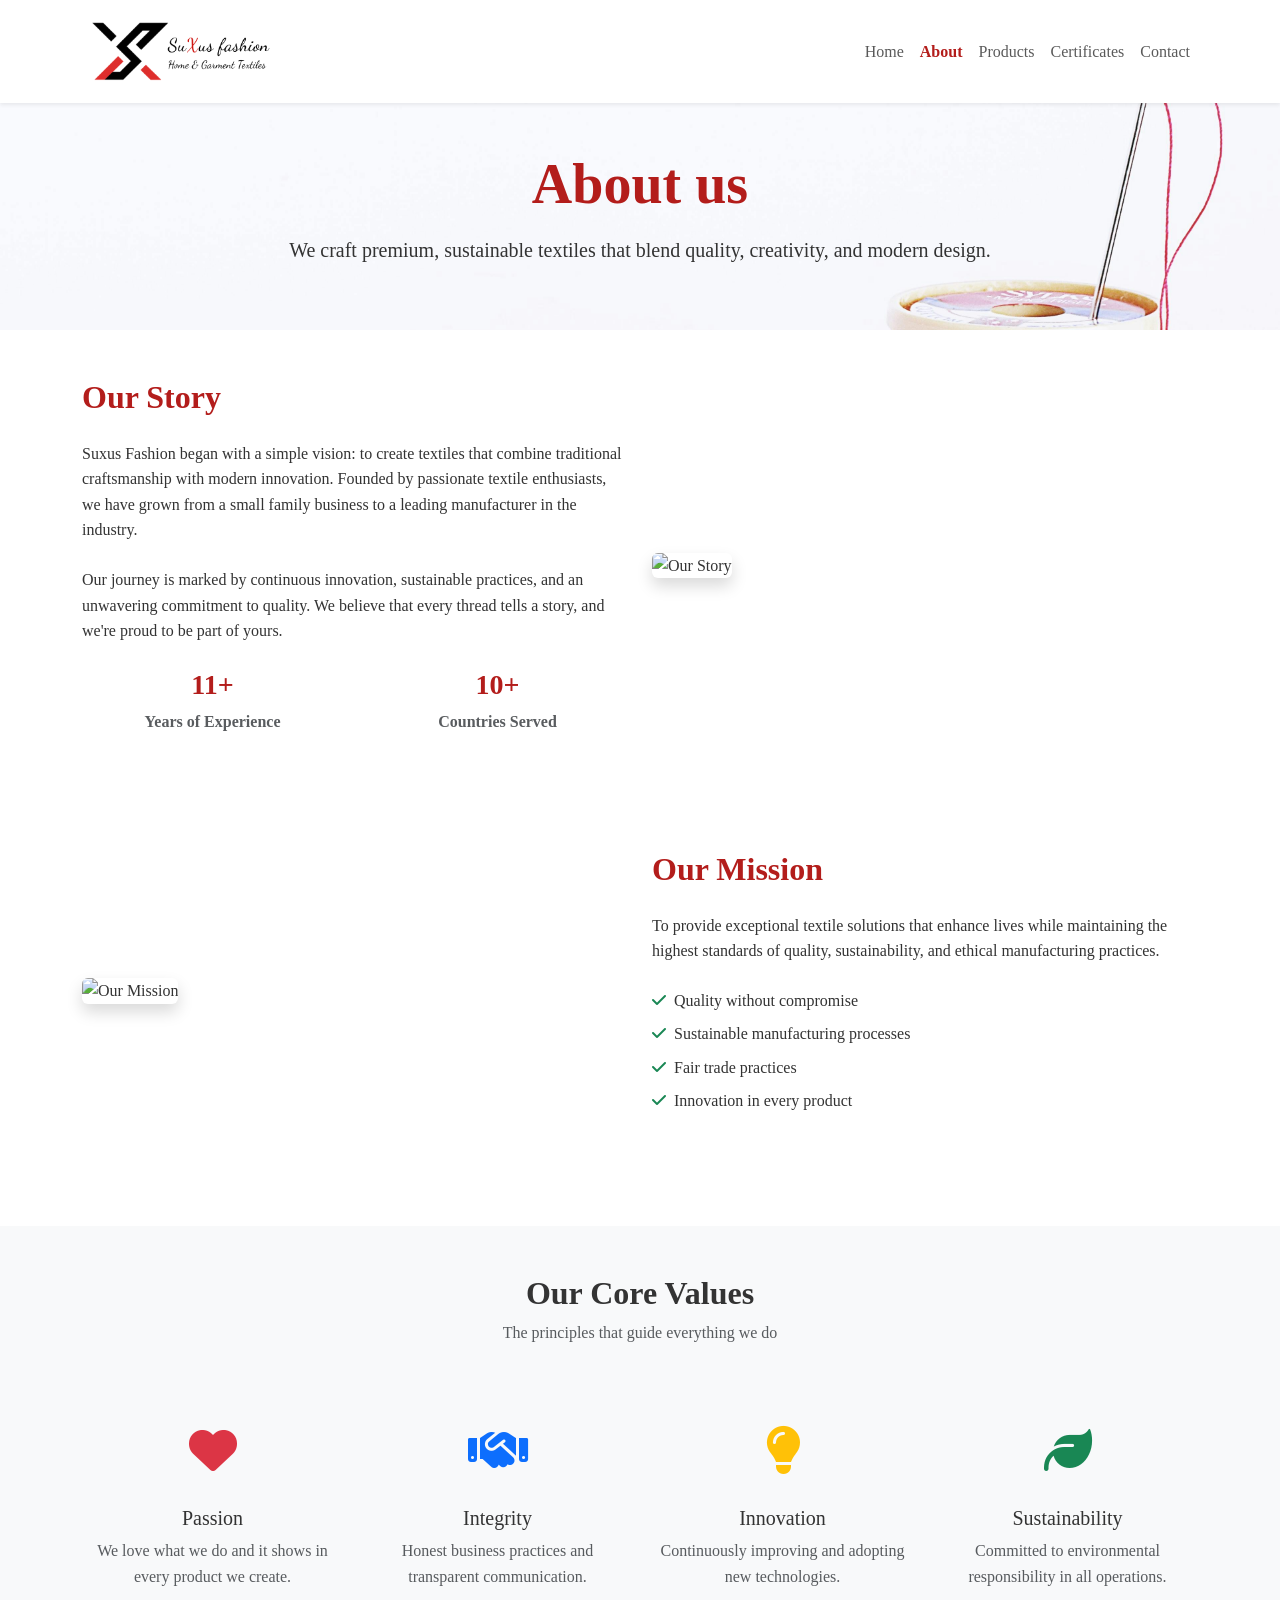
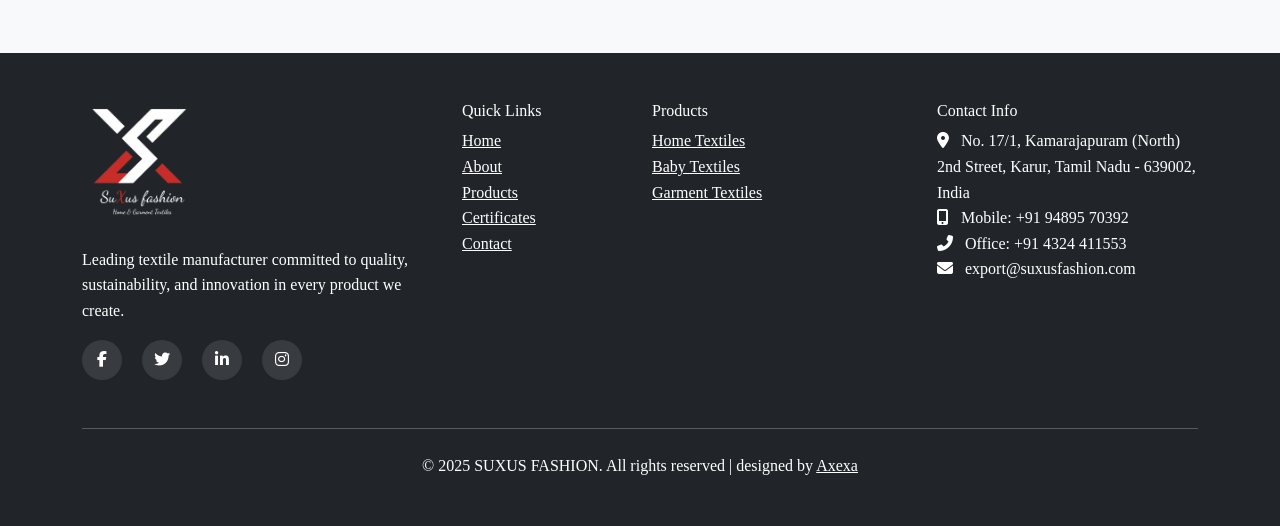
==== about.html @ f46e6478 "first commit" ====
<!DOCTYPE html>
<html lang="en">

<head>
    <meta charset="UTF-8">
    <meta name="viewport" content="width=device-width, initial-scale=1.0">
    <title>About Us - SUXUS FASHION</title>
    <meta name="description"
        content="Learn about SUXUS FASHION - our history, mission, and commitment to excellence in textile manufacturing.">
    <link rel="icon" type="image/x-icon" href="assets/images/favwhite.png">
    <!-- Bootstrap CSS -->
    <link href="https://cdn.jsdelivr.net/npm/bootstrap@5.3.0/dist/css/bootstrap.min.css" rel="stylesheet">
    <!-- Font Awesome -->
    <link rel="stylesheet" href="https://cdnjs.cloudflare.com/ajax/libs/font-awesome/6.4.0/css/all.min.css">
    <!-- Custom CSS -->
    <link rel="stylesheet" href="assets/css/style.css">
</head>

<body>
    <!-- Navigation -->
    <nav class="navbar navbar-expand-lg navbar-light bg-white sticky-top shadow-sm">
        <div class="container">
            <a class="navbar-brand" href="index.html">
                <img src="assets/images/suxus-logo.png" class="img-fluid" alt="SUXUS FASHION" width="200">

                <!-- <img src="assets/images/about-banner.png" class="logo" alt="SUXUS FASHION" height=""> -->
            </a>
            <button class="navbar-toggler" type="button" data-bs-toggle="collapse" data-bs-target="#navbarNav">
                <span class="navbar-toggler-icon"></span>
            </button>
            <div class="collapse navbar-collapse" id="navbarNav">
                <ul class="navbar-nav ms-auto">
                    <li class="nav-item">
                        <a class="nav-link" href="index.html">Home</a>
                    </li>
                    <li class="nav-item">
                        <a class="nav-link act" href="about.html"><b>About</b></a>
                    </li>
                    <li class="nav-item">
                        <a class="nav-link " href="products.html">Products</a>
                    </li>
                    <li class="nav-item">
                        <a class="nav-link" href="certificates.html">Certificates</a>
                    </li>
                    <li class="nav-item">
                        <a class="nav-link" href="contact.html">Contact</a>
                    </li>
                </ul>
            </div>
        </div>
    </nav>

    <!-- Page Header -->
    <!-- <section class="py-5 bg-light about">
        <div class="container">
            <div class="row">
                <div class="col-12 text-center">
                    <img src="/assets/images/about-banner.png" alt="No Banner Image" class="img-fluid"
                        style="height: 120px; width: 600px;">
                </div>
            </div>
        </div>
    </section> -->

    <section class="py-5 about">
        <div class="container">
            <div class="row">
                <div class="col-12 text-center">
                    <h1 class="display-4 fw-bold mb-3 act">About us</h1>
                    <p class="lead">We craft premium, sustainable textiles that blend quality, creativity, and modern
                        design.</p>
                </div>
            </div>

        </div>
    </section>

    <!-- About Content -->
    <section class="py-5">
        <div class="container">
            <div class="row align-items-center mb-5">
                <div class="col-lg-6">
                    <h2 class="fw-bold mb-4 act">Our Story</h2>
                    <p class="mb-4">Suxus Fashion began with a simple vision: to create textiles that combine
                        traditional craftsmanship with modern innovation. Founded by passionate textile enthusiasts, we
                        have grown from a small family business to a leading manufacturer in the industry.</p>
                    <p class="mb-4">Our journey is marked by continuous innovation, sustainable practices, and an
                        unwavering commitment to quality. We believe that every thread tells a story, and we're proud to
                        be part of yours.</p>
                    <div class="row">
                        <div class="col-6">
                            <div class="text-center">
                                <h3 class=" act fw-bold">11+</h3>
                                <p class="text-muted"><b>Years of Experience</b></p>
                            </div>
                        </div>
                        <div class="col-6">
                            <div class="text-center">
                                <h3 class="act fw-bold">10+</h3>
                                <p class="text-muted"><b>Countries Served</b></p>
                            </div>
                        </div>
                    </div>
                </div>
                <div class="col-lg-6">
                    <img src="assets/images/abt.jpg" alt="Our Story" class="img-fluid rounded shadow">
                </div>
            </div>
            <br><br>
            <div class="row align-items-center mb-5">
                <div class="col-lg-6 order-lg-2">
                    <h2 class="fw-bold mb-4 act">Our Mission</h2>
                    <p class="mb-4">To provide exceptional textile solutions that enhance lives while maintaining the
                        highest standards of quality, sustainability, and ethical manufacturing practices.</p>
                    <ul class="list-unstyled">
                        <li class="mb-2"><i class="fas fa-check text-success me-2"></i>Quality without compromise</li>
                        <li class="mb-2"><i class="fas fa-check text-success me-2"></i>Sustainable manufacturing
                            processes</li>
                        <li class="mb-2"><i class="fas fa-check text-success me-2"></i>Fair trade practices</li>
                        <li class="mb-2"><i class="fas fa-check text-success me-2"></i>Innovation in every product</li>
                    </ul>
                </div>
                <div class="col-lg-6 order-lg-1">
                    <img src="assets/images/vission.jpg" alt="Our Mission" class="img-fluid rounded shadow">
                </div>
            </div>
        </div>
    </section>

    <!-- Values Section -->
    <section class="py-5 bg-light">
        <div class="container">
            <div class="row text-center mb-5">
                <div class="col-12">
                    <h2 class="fw-bold">Our Core Values</h2>
                    <p class="text-muted">The principles that guide everything we do</p>
                </div>
            </div>
            <div class="row g-4">
                <div class="col-md-3">
                    <div class="text-center">
                        <div class="feature-icon mb-3">
                            <i class="fas fa-heart fa-3x text-danger"></i>
                        </div>
                        <h5>Passion</h5>
                        <p class="text-muted">We love what we do and it shows in every product we create.</p>
                    </div>
                </div>
                <div class="col-md-3">
                    <div class="text-center">
                        <div class="feature-icon mb-3">
                            <i class="fas fa-handshake fa-3x text-primary"></i>
                        </div>
                        <h5>Integrity</h5>
                        <p class="text-muted">Honest business practices and transparent communication.</p>
                    </div>
                </div>
                <div class="col-md-3">
                    <div class="text-center">
                        <div class="feature-icon mb-3">
                            <i class="fas fa-lightbulb fa-3x text-warning"></i>
                        </div>
                        <h5>Innovation</h5>
                        <p class="text-muted">Continuously improving and adopting new technologies.</p>
                    </div>
                </div>
                <div class="col-md-3">
                    <div class="text-center">
                        <div class="feature-icon mb-3">
                            <i class="fas fa-leaf fa-3x text-success"></i>
                        </div>
                        <h5>Sustainability</h5>
                        <p class="text-muted">Committed to environmental responsibility in all operations.</p>
                    </div>
                </div>
            </div>
        </div>
    </section>

    <!-- Team Section -->
    <!-- <section class="py-5">
        <div class="container">
            <div class="row text-center mb-5">
                <div class="col-12">
                    <h2 class="fw-bold act">Our Leadership Team</h2>
                    <p class="text-muted">Meet the visionaries behind Suxus Fashion</p>
                </div>
            </div>
            <div class="row g-4">
                <div class="col-lg-4">
                    <div class="card h-100 text-center">
                        <div class="card-body">
                            <div class="team-avatar mb-3">
                                <img src="assets/images/people.jpg" alt="CEO" class="rounded-circle" width="100" height="100">
                            </div>
                            <h5 class="card-title act">Rajesh Kumar</h5>
                            <p class="text-muted">Chief Executive Officer</p>
                            <p class="card-text">With over 20 years in the textile industry, Rajesh leads our vision for sustainable and innovative manufacturing.</p>
                        </div>
                    </div>
                </div>
                <div class="col-lg-4">
                    <div class="card h-100 text-center">
                        <div class="card-body">
                            <div class="team-avatar mb-3">
                                <img src="assets/images/people.jpg" alt="CTO" class="rounded-circle" width="100" height="100">
                            </div>
                            <h5 class="card-title act">Priya Sharma</h5>
                            <p class="text-muted">Chief Technology Officer</p>
                            <p class="card-text">Priya drives our technological innovations and ensures we stay at the forefront of manufacturing excellence.</p>
                        </div>
                    </div>
                </div>
                <div class="col-lg-4">
                    <div class="card h-100 text-center">
                        <div class="card-body">
                            <div class="team-avatar mb-3">
                                <img src="assets/images/people.jpg" alt="COO" class="rounded-circle" width="100" height="100">
                            </div>
                            <h5 class="card-title act">Amit Patel</h5>
                            <p class="text-muted">Chief Operations Officer</p>
                            <p class="card-text">Amit oversees our global operations and ensures timely delivery of quality products to our customers worldwide.</p>
                        </div>
                    </div>
                </div>
            </div>
        </div>
    </section> -->

    <!-- Footer -->
    <footer class="bg-dark text-white py-5">
        <div class="container">
            <div class="row">
                <div class="col-lg-4 mb-4 ">
                    <!-- <h5>SUXUS FASHION</h5> -->
                    <img src="assets/images/suxus-logo-white.png" height="120">
                    <br><br>
                    <p class="text">Leading textile manufacturer committed to quality, sustainability, and innovation in
                        every product we create.</p>
                    <div class="social-links">
                        <a href="#" class="text-white me-3"><i class="fab fa-facebook-f"></i></a>
                        <a href="#" class="text-white me-3"><i class="fab fa-twitter"></i></a>
                        <a href="#" class="text-white me-3"><i class="fab fa-linkedin-in"></i></a>
                        <a href="#" class="text-white"><i class="fab fa-instagram"></i></a>
                    </div>
                </div>
                <div class="col-lg-2 mb-4">
                    <h6>Quick Links</h6>
                    <ul class="list-unstyled">
                        <li><a href="index.html" class="text">Home</a></li>
                        <li><a href="about.html" class="text">About</a></li>
                        <li><a href="products.html" class="text">Products</a></li>
                        <li><a href="certificates.html" class="text">Certificates</a></li>
                        <li><a href="contact.html" class="text">Contact</a></li>
                    </ul>
                </div>
                <div class="col-lg-3 mb-4">
                    <h6>Products</h6>
                    <ul class="list-unstyled text">
                        <li><a href="products.html#home-textiles" class="text">Home Textiles</a></li>
                        <li><a href="products.html#baby-textiles" class="text">Baby Textiles</a></li>
                        <li><a href="products.html#garment-textiles" class="text">Garment Textiles</a></li>
                    </ul>
                </div>
                <div class="col-lg-3 mb-4">
                    <h6>Contact Info</h6>
                    <ul class="list-unstyled text">
                        <li>
                            <i class="fas fa-map-marker-alt me-2"></i>
                            No. 17/1, Kamarajapuram (North) 2nd Street, Karur, Tamil Nadu - 639002, India
                        </li>
                        <li>
                            <i class="fas fa-mobile-alt me-2"></i>
                            Mobile: +91 94895 70392<br />
                            <i class="fas fa-phone-alt me-2"></i>
                            Office: +91 4324 411553
                        </li>
                        <li><i class="fas fa-envelope me-2"></i> export@suxusfashion.com </li>
                    </ul>
                </div>
            </div>
            <hr class="my-4">
            <div class="row align-items-center">
                <div class="col-md-12" style="text-align: center;">
                    <p class="text mb-0">&copy; 2025 SUXUS FASHION. All rights reserved | designed by <a
                            href="https://www.axexa.in/"> Axexa</a></p>
                </div>
                <!-- <div class="col-md-6 text-end">
                    <a href="#" class="text me-3">Privacy Policy</a>
                    <a href="#" class="text">Terms of Service</a>

                </div> -->
            </div>
        </div>
    </footer>


    <!-- Bootstrap JS -->
    <script src="https://cdn.jsdelivr.net/npm/bootstrap@5.3.0/dist/js/bootstrap.bundle.min.js"></script>
    <!-- Custom JS -->
    <script src="assets/js/main.js"></script>
</body>

</html>
---- assets/css/style.css ----
/* Custom CSS for SUXUS FASHION Website */
:root {
    --primary-color: black;
    --secondary-color: #b31d1b;
    --accent-color: #e74c3c;
    --success-color: #27ae60;
    --warning-color: #f39c12;
    --light-bg: #f8f9fa;
    --dark-bg: #2c3e50;
}
.act{
    color:#b31d1b ;
}
.white{
    color: white;
}

/* Global Styles */
body {
    /* font-family: "Playfair Display", serif; */
    font-family: "Cinzel", serif;
    /* font-family: "DM Serif Text", serif; */
    /* font-family: 'Segoe UI', Tahoma, Geneva, Verdana, sans-serif; */
    /* font-family: SF Pro Display, SF Pro Icons, Helvetica Neue, Helvetica, Arial,sans-serif;; */
    line-height: 1.6;
    color: #333;
}

/* Navigation */
/* .nav-link{
    color: white !important;
} */
.navbar-brand img {
    transition: transform 0.3s ease;
}

.navbar-brand:hover img {
    transform: scale(1.05);
}

.nav-link {
    font-weight: 500;
    transition: color 0.3s ease;
}

.nav-link:hover {
    color: var(--secondary-color) !important;
}

.logo {
  max-height: 100px; /* keeps the height fixed */
  width: 180px;      /* allows width to expand */
}


/* Hero Section */
.hero-section {
    /* background: linear-gradient(135deg, #667eea 0%, #764ba2 100%); */
    background-image: url('/assets/images/banner2thread.jpg');
    background-size: cover;
    background-attachment: fixed;
    color: white;
    position: relative;
}

.hero-section::before {
    content: '';
    position: absolute;
    top: 0;
    left: 0;
    right: 0;
    bottom: 0;
    background: rgba(0, 0, 0, 0.4);
    z-index: 1;
}

.hero-section .container {
    position: relative;
    z-index: 2;
}

/* Buttons */
.btn-primary {
    background-color: var(--secondary-color);
    border-color: var(--secondary-color);
    border-radius: 25px;
    padding: 12px 30px;
    font-weight: 600;
    transition: all 0.3s ease;
}

.btn-primary:hover {
    background-color: var(--primary-color);
    border-color: var(--primary-color);
    transform: translateY(-2px);
    box-shadow: 0 5px 15px rgba(0, 0, 0, 0.2);
}

.btn-outline-primary {
    border-color: white;
    color: white;
    border-radius: 25px;
    padding: 12px 30px;
    font-weight: 600;
    transition: all 0.3s ease;
}

.btn-outline-primary:hover {
    background-color: white;
    border-color: white;
    color: var(--primary-color);
    transform: translateY(-2px);
    box-shadow: 0 5px 15px rgba(0, 0, 0, 0.2);
}
.colorspan{
        color: var(--secondary-color);

}
.iclr{
            color: var(--secondary-color) !important;
}
/* Cards */
.card {
    border: none;
    border-radius: 15px;
    transition: transform 0.3s ease, box-shadow 0.3s ease;
    overflow: hidden;
}

.card:hover {
    transform: translateY(-10px);
    box-shadow: 0 15px 30px rgba(0, 0, 0, 0.15);
}

.card-img-top {
    height: 250px;
    object-fit: cover;
    transition: transform 0.3s ease;
}

.card:hover .card-img-top {
    transform: scale(1.05);
}

/* Feature Icons */
.feature-icon {
    height: 80px;
    display: flex;
    align-items: center;
    justify-content: center;
}

/* Product Grid */
.product-grid {
    display: grid;
    grid-template-columns: repeat(auto-fit, minmax(300px, 1fr));
    gap: 2rem;
    margin: 2rem 0;
}

.product-item {
    background: white;
    border-radius: 15px;
    overflow: hidden;
    box-shadow: 0 5px 15px rgba(0, 0, 0, 0.1);
    transition: transform 0.3s ease;
}

.product-item:hover {
    transform: translateY(-5px);
}

.product-image {
    height: 200px;
    background-size: cover;
    background-position: center;
}

/* Contact Form */
.contact-form {
    background: white;
    border-radius: 15px;
    padding: 2rem;
    box-shadow: 0 10px 30px rgba(0, 0, 0, 0.1);
}

.form-control {
    border-radius: 10px;
    border: 2px solid #e9ecef;
    padding: 12px 15px;
    transition: border-color 0.3s ease;
}

.form-control:focus {
    border-color: var(--secondary-color);
    box-shadow: 0 0 0 0.2rem rgba(52, 152, 219, 0.25);
}

/* Certificate Section */
.certificate-item {
    background: white;
    border-radius: 15px;
    padding: 2rem;
    text-align: center;
    box-shadow: 0 5px 15px rgba(0, 0, 0, 0.1);
    transition: transform 0.3s ease;
}

.certificate-item:hover {
    transform: translateY(-5px);
}

.certificate-icon {
    font-size: 4rem;
    color: var(--success-color);
    margin-bottom: 1rem;
}

/* Footer */
footer {
    background: var(--dark-bg) !important;
}

footer a {
    transition: color 0.3s ease;
    color: white !important;
}
.text{
    color: white !important;
}

footer a:hover {
    color: var(--secondary-color) !important;
}

.social-links a {
    display: inline-block;
    width: 40px;
    height: 40px;
    line-height: 40px;
    text-align: center;
    border-radius: 50%;
    background: rgba(255, 255, 255, 0.1);
    transition: background 0.3s ease;
}

.social-links a:hover {
    background: var(--secondary-color);
}

/* Animations */
@keyframes fadeInUp {
    from {
        opacity: 0;
        transform: translateY(30px);
    }
    to {
        opacity: 1;
        transform: translateY(0);
    }
}

.fade-in-up {
    animation: fadeInUp 0.6s ease;
}

/* Responsive Design */
@media (max-width: 768px) {
    .hero-section {
        padding: 3rem 0;
    }
    
    .display-4 {
        font-size: 2.5rem;
    }
    
    .product-grid {
        grid-template-columns: 1fr;
    }
    
    .btn-lg {
        padding: 10px 25px;
        font-size: 1rem;
    }
}

/* Utility Classes */
.bg-gradient-primary {
    background: linear-gradient(135deg, var(--primary-color), var(--secondary-color));
}

.text-gradient {
    background: linear-gradient(135deg, var(--primary-color), var(--secondary-color));
    -webkit-background-clip: text;
    -webkit-text-fill-color: transparent;
    background-clip: text;
}

.shadow-elegant {
    box-shadow: 0 10px 30px rgba(0, 0, 0, 0.1);
}

/* about page */
.about{
background-image: url('/assets/images/product-banner.jpg');
background-size: cover;
background-repeat: no-repeat;
background-attachment: fixed;
}



/* certificate page */
.certificate{
    background-image: url('/assets/images/10030368.png');
    background-size: cover;
    background-repeat: no-repeat;
    background-attachment: fixed;
    
}

/* contactus */
.contact{
        background-image: url('/assets/images/workspacecontact.jpg') !important;
            background-size: cover;
    background-attachment: fixed;

    }

    /* product page */
    .product{
                background-image: url('/assets/images/producbanner1jpg.jpg') !important;
                            background-size: cover;
    background-attachment: fixed;

    }
    .product-title {  font-weight: bold; text-align: center; margin-bottom: 5px; }
    .category-btn { border-radius: 5px; font-weight: 500; }
    .product-card img { width: 100%; border-radius: 10px; height: 220px; object-fit: cover; }
    .product-card { text-align: center; margin-bottom: 20px; }
    .product-card h6 { background: #fff; border: 1px solid #b31d1b; color: #b31d1b;
      display: inline-block; padding: 5px 12px; border-radius: 8px; margin-top: 8px; font-size: 14px; }
    .category-btn.active { background-color: #b31d1b; color: #fff; }
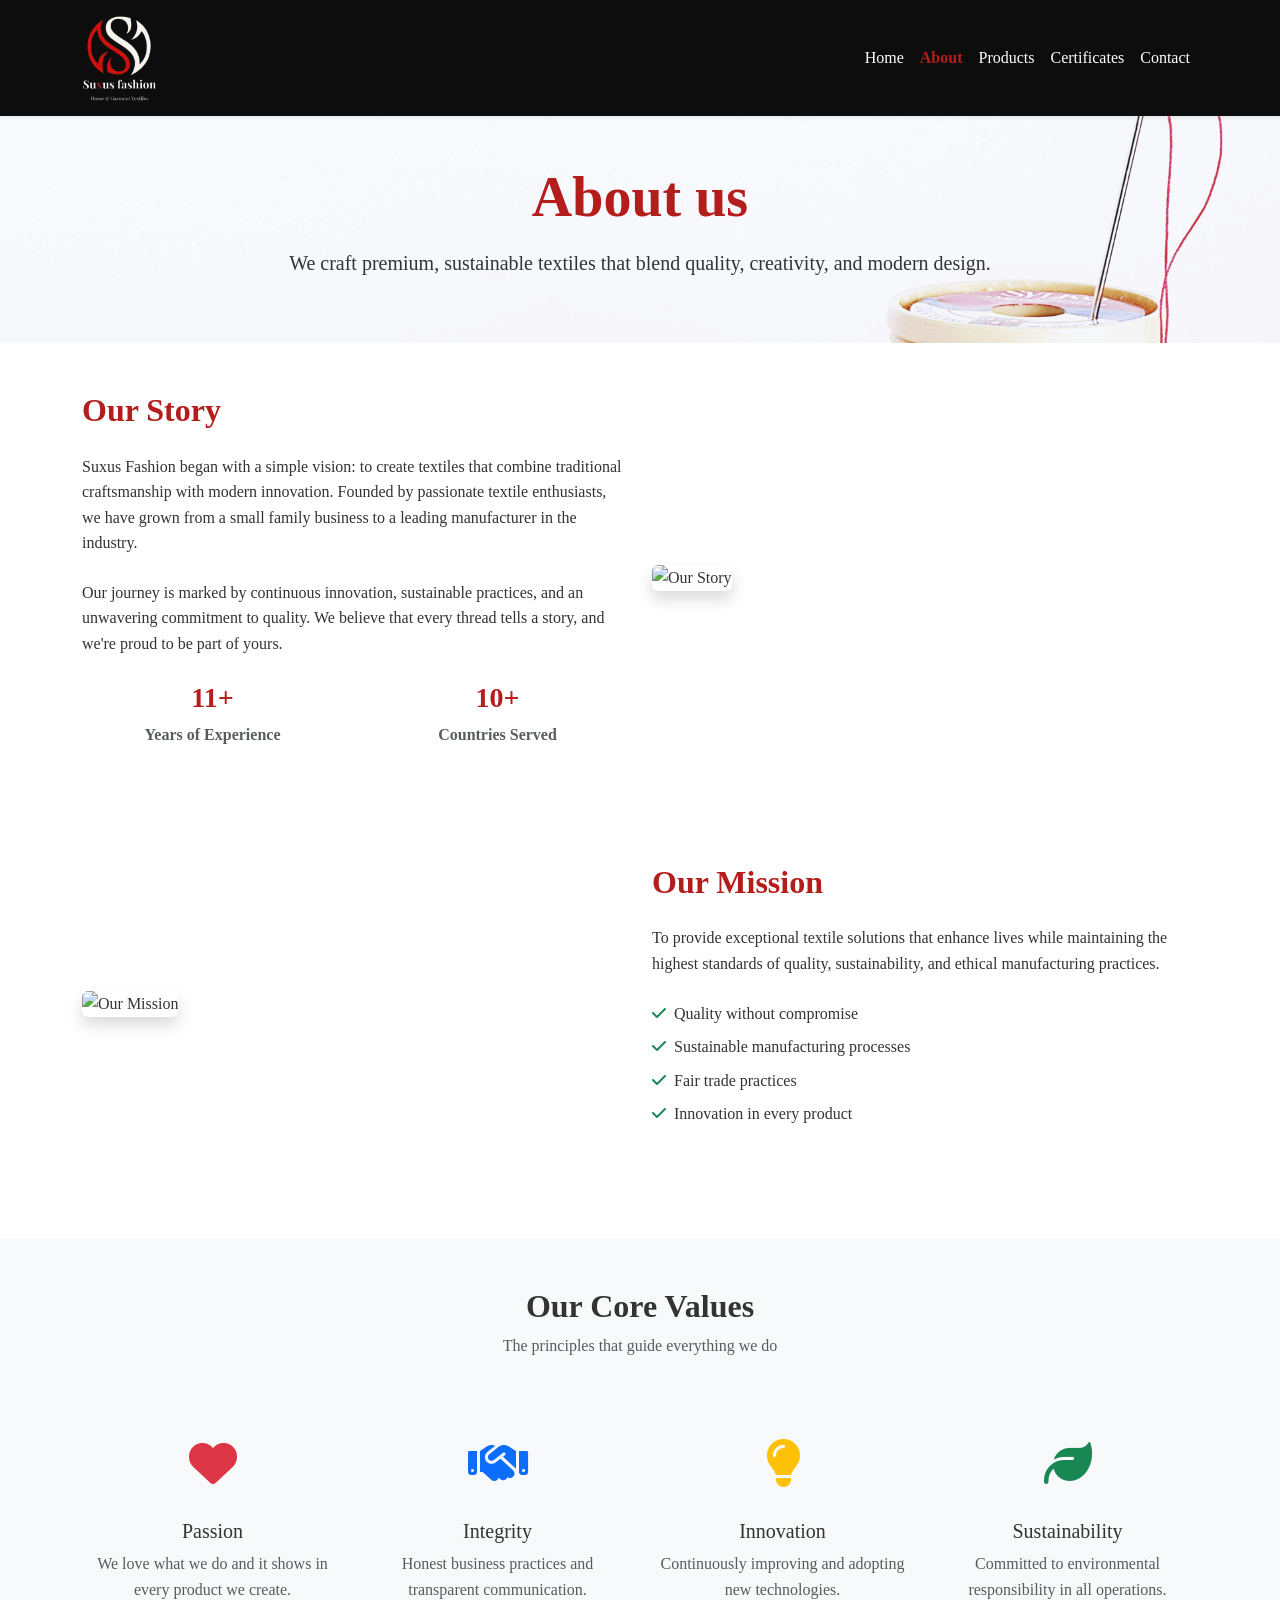
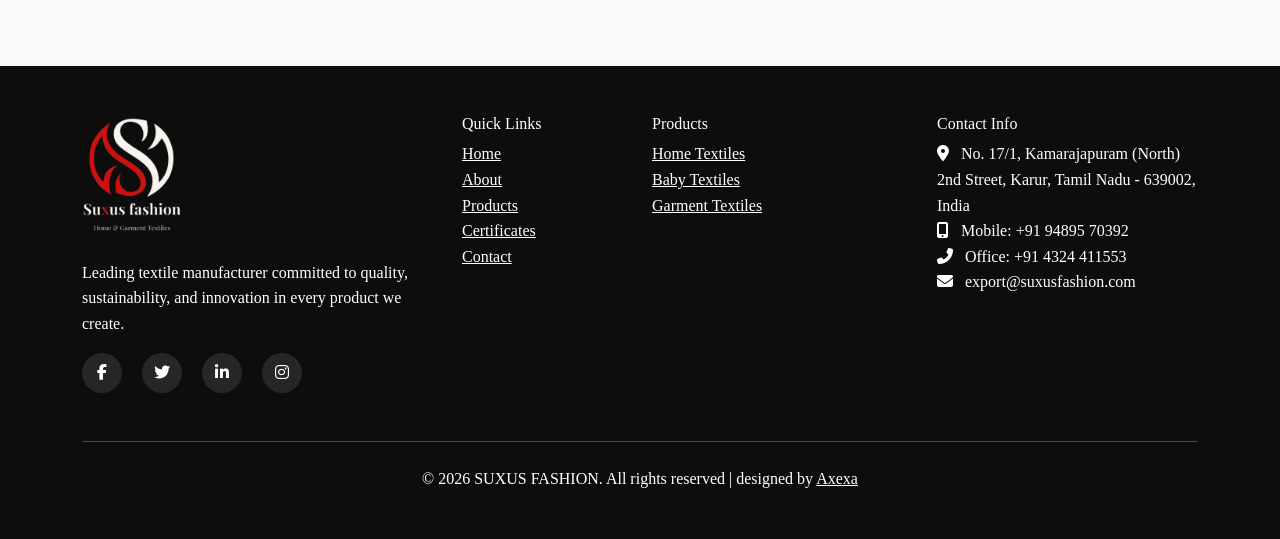
==== commit 6eec59ee: "logo changed" ====
--- a/about.html
+++ b/about.html
@@ -18,10 +18,10 @@
 
 <body>
     <!-- Navigation -->
-    <nav class="navbar navbar-expand-lg navbar-light bg-white sticky-top shadow-sm">
+    <nav class="navbar navbar-expand-lg sticky-top shadow-sm  bg-black custom-navbar">
         <div class="container">
             <a class="navbar-brand" href="index.html">
-                <img src="assets/images/suxus-logo.png" class="img-fluid" alt="SUXUS FASHION" width="200">
+                <img src="assets/images/branch_logo.png" class="img-fluid" alt="SUXUS FASHION" width="75">
 
                 <!-- <img src="assets/images/about-banner.png" class="logo" alt="SUXUS FASHION" height=""> -->
             </a>
@@ -228,12 +228,12 @@
     </section> -->
 
     <!-- Footer -->
-    <footer class="bg-dark text-white py-5">
+    <footer class="bg-black text-white py-5 custom-footer">
         <div class="container">
             <div class="row">
                 <div class="col-lg-4 mb-4 ">
                     <!-- <h5>SUXUS FASHION</h5> -->
-                    <img src="assets/images/suxus-logo-white.png" height="120">
+                    <img src="assets/images/branch_logo.png" height="120">
                     <br><br>
                     <p class="text">Leading textile manufacturer committed to quality, sustainability, and innovation in
                         every product we create.</p>
@@ -282,7 +282,7 @@
             <hr class="my-4">
             <div class="row align-items-center">
                 <div class="col-md-12" style="text-align: center;">
-                    <p class="text mb-0">&copy; 2025 SUXUS FASHION. All rights reserved | designed by <a
+                    <p class="text mb-0">&copy; 2026 SUXUS FASHION. All rights reserved | designed by <a
                             href="https://www.axexa.in/"> Axexa</a></p>
                 </div>
                 <!-- <div class="col-md-6 text-end">
--- a/assets/css/style.css
+++ b/assets/css/style.css
@@ -1,29 +1,37 @@
 /* Custom CSS for SUXUS FASHION Website */
 :root {
-    --primary-color: black;
-    --secondary-color: #b31d1b;
-    --accent-color: #e74c3c;
-    --success-color: #27ae60;
-    --warning-color: #f39c12;
-    --light-bg: #f8f9fa;
-    --dark-bg: #2c3e50;
-}
-.act{
-    color:#b31d1b ;
-}
-.white{
-    color: white;
+  --primary-color: black;
+  --secondary-color: #b31d1b;
+  --accent-color: #e74c3c;
+  --success-color: #27ae60;
+  --warning-color: #f39c12;
+  --light-bg: #f8f9fa;
+  --dark-bg: #2c3e50;
+}
+.act {
+  color: #b31d1b !important;
+}
+.white {
+  color: white;
+}
+
+.custom-navbar {
+  background-color: rgba(0, 0, 0, 0.95) !important;
+}
+
+.custom-footer {
+  background-color: rgba(0, 0, 0, 0.95) !important;
 }
 
 /* Global Styles */
 body {
-    /* font-family: "Playfair Display", serif; */
-    font-family: "Cinzel", serif;
-    /* font-family: "DM Serif Text", serif; */
-    /* font-family: 'Segoe UI', Tahoma, Geneva, Verdana, sans-serif; */
-    /* font-family: SF Pro Display, SF Pro Icons, Helvetica Neue, Helvetica, Arial,sans-serif;; */
-    line-height: 1.6;
-    color: #333;
+  /* font-family: "Playfair Display", serif; */
+  font-family: "Cinzel", serif;
+  /* font-family: "DM Serif Text", serif; */
+  /* font-family: 'Segoe UI', Tahoma, Geneva, Verdana, sans-serif; */
+  /* font-family: SF Pro Display, SF Pro Icons, Helvetica Neue, Helvetica, Arial,sans-serif;; */
+  line-height: 1.6;
+  color: #333;
 }
 
 /* Navigation */
@@ -31,313 +39,351 @@
     color: white !important;
 } */
 .navbar-brand img {
-    transition: transform 0.3s ease;
+  transition: transform 0.3s ease;
+}
+
+.navbar-background {
+  background-color: var(--dark-bg) !important;
 }
 
 .navbar-brand:hover img {
-    transform: scale(1.05);
+  transform: scale(1.05);
 }
 
 .nav-link {
-    font-weight: 500;
-    transition: color 0.3s ease;
+  font-weight: 500;
+  color: white;
+  transition: color 0.3s ease;
+}
+
+.navbar-toggler-icon {
+  filter: invert(1);
 }
 
 .nav-link:hover {
-    color: var(--secondary-color) !important;
+  color: var(--secondary-color) !important;
 }
 
 .logo {
   max-height: 100px; /* keeps the height fixed */
-  width: 180px;      /* allows width to expand */
-}
-
+  width: 180px; /* allows width to expand */
+}
 
 /* Hero Section */
 .hero-section {
-    /* background: linear-gradient(135deg, #667eea 0%, #764ba2 100%); */
-    background-image: url('/assets/images/banner2thread.jpg');
-    background-size: cover;
-    background-attachment: fixed;
-    color: white;
-    position: relative;
+  /* background: linear-gradient(135deg, #667eea 0%, #764ba2 100%); */
+  background-image: url("/assets/images/banner2thread.jpg");
+  background-size: cover;
+  background-attachment: fixed;
+  color: white;
+  position: relative;
 }
 
 .hero-section::before {
-    content: '';
-    position: absolute;
-    top: 0;
-    left: 0;
-    right: 0;
-    bottom: 0;
-    background: rgba(0, 0, 0, 0.4);
-    z-index: 1;
+  content: "";
+  position: absolute;
+  top: 0;
+  left: 0;
+  right: 0;
+  bottom: 0;
+  background: rgba(0, 0, 0, 0.4);
+  z-index: 1;
 }
 
 .hero-section .container {
-    position: relative;
-    z-index: 2;
+  position: relative;
+  z-index: 2;
 }
 
 /* Buttons */
 .btn-primary {
-    background-color: var(--secondary-color);
-    border-color: var(--secondary-color);
-    border-radius: 25px;
-    padding: 12px 30px;
-    font-weight: 600;
-    transition: all 0.3s ease;
+  background-color: var(--secondary-color);
+  border-color: var(--secondary-color);
+  border-radius: 25px;
+  padding: 12px 30px;
+  font-weight: 600;
+  transition: all 0.3s ease;
 }
 
 .btn-primary:hover {
-    background-color: var(--primary-color);
-    border-color: var(--primary-color);
-    transform: translateY(-2px);
-    box-shadow: 0 5px 15px rgba(0, 0, 0, 0.2);
+  background-color: var(--primary-color);
+  border-color: var(--primary-color);
+  transform: translateY(-2px);
+  box-shadow: 0 5px 15px rgba(0, 0, 0, 0.2);
 }
 
 .btn-outline-primary {
-    border-color: white;
-    color: white;
-    border-radius: 25px;
-    padding: 12px 30px;
-    font-weight: 600;
-    transition: all 0.3s ease;
+  border-color: white;
+  color: white;
+  border-radius: 25px;
+  padding: 12px 30px;
+  font-weight: 600;
+  transition: all 0.3s ease;
 }
 
 .btn-outline-primary:hover {
-    background-color: white;
-    border-color: white;
-    color: var(--primary-color);
-    transform: translateY(-2px);
-    box-shadow: 0 5px 15px rgba(0, 0, 0, 0.2);
-}
-.colorspan{
-        color: var(--secondary-color);
-
-}
-.iclr{
-            color: var(--secondary-color) !important;
+  background-color: white;
+  border-color: white;
+  color: var(--primary-color);
+  transform: translateY(-2px);
+  box-shadow: 0 5px 15px rgba(0, 0, 0, 0.2);
+}
+.colorspan {
+  color: var(--secondary-color);
+}
+.iclr {
+  color: var(--secondary-color) !important;
 }
 /* Cards */
 .card {
-    border: none;
-    border-radius: 15px;
-    transition: transform 0.3s ease, box-shadow 0.3s ease;
-    overflow: hidden;
+  border: none;
+  border-radius: 15px;
+  transition:
+    transform 0.3s ease,
+    box-shadow 0.3s ease;
+  overflow: hidden;
 }
 
 .card:hover {
-    transform: translateY(-10px);
-    box-shadow: 0 15px 30px rgba(0, 0, 0, 0.15);
+  transform: translateY(-10px);
+  box-shadow: 0 15px 30px rgba(0, 0, 0, 0.15);
 }
 
 .card-img-top {
-    height: 250px;
-    object-fit: cover;
-    transition: transform 0.3s ease;
+  height: 250px;
+  object-fit: cover;
+  transition: transform 0.3s ease;
 }
 
 .card:hover .card-img-top {
-    transform: scale(1.05);
+  transform: scale(1.05);
 }
 
 /* Feature Icons */
 .feature-icon {
-    height: 80px;
-    display: flex;
-    align-items: center;
-    justify-content: center;
+  height: 80px;
+  display: flex;
+  align-items: center;
+  justify-content: center;
 }
 
 /* Product Grid */
 .product-grid {
-    display: grid;
-    grid-template-columns: repeat(auto-fit, minmax(300px, 1fr));
-    gap: 2rem;
-    margin: 2rem 0;
+  display: grid;
+  grid-template-columns: repeat(auto-fit, minmax(300px, 1fr));
+  gap: 2rem;
+  margin: 2rem 0;
 }
 
 .product-item {
-    background: white;
-    border-radius: 15px;
-    overflow: hidden;
-    box-shadow: 0 5px 15px rgba(0, 0, 0, 0.1);
-    transition: transform 0.3s ease;
+  background: white;
+  border-radius: 15px;
+  overflow: hidden;
+  box-shadow: 0 5px 15px rgba(0, 0, 0, 0.1);
+  transition: transform 0.3s ease;
 }
 
 .product-item:hover {
-    transform: translateY(-5px);
+  transform: translateY(-5px);
 }
 
 .product-image {
-    height: 200px;
-    background-size: cover;
-    background-position: center;
+  height: 200px;
+  background-size: cover;
+  background-position: center;
 }
 
 /* Contact Form */
 .contact-form {
-    background: white;
-    border-radius: 15px;
-    padding: 2rem;
-    box-shadow: 0 10px 30px rgba(0, 0, 0, 0.1);
+  background: white;
+  border-radius: 15px;
+  padding: 2rem;
+  box-shadow: 0 10px 30px rgba(0, 0, 0, 0.1);
 }
 
 .form-control {
-    border-radius: 10px;
-    border: 2px solid #e9ecef;
-    padding: 12px 15px;
-    transition: border-color 0.3s ease;
+  border-radius: 10px;
+  border: 2px solid #e9ecef;
+  padding: 12px 15px;
+  transition: border-color 0.3s ease;
 }
 
 .form-control:focus {
-    border-color: var(--secondary-color);
-    box-shadow: 0 0 0 0.2rem rgba(52, 152, 219, 0.25);
+  border-color: var(--secondary-color);
+  box-shadow: 0 0 0 0.2rem rgba(52, 152, 219, 0.25);
 }
 
 /* Certificate Section */
 .certificate-item {
-    background: white;
-    border-radius: 15px;
-    padding: 2rem;
-    text-align: center;
-    box-shadow: 0 5px 15px rgba(0, 0, 0, 0.1);
-    transition: transform 0.3s ease;
+  background: white;
+  border-radius: 15px;
+  padding: 2rem;
+  text-align: center;
+  box-shadow: 0 5px 15px rgba(0, 0, 0, 0.1);
+  transition: transform 0.3s ease;
 }
 
 .certificate-item:hover {
-    transform: translateY(-5px);
+  transform: translateY(-5px);
 }
 
 .certificate-icon {
-    font-size: 4rem;
-    color: var(--success-color);
-    margin-bottom: 1rem;
+  font-size: 4rem;
+  color: var(--success-color);
+  margin-bottom: 1rem;
 }
 
 /* Footer */
 footer {
-    background: var(--dark-bg) !important;
+  background: var(--dark-bg) !important;
 }
 
 footer a {
-    transition: color 0.3s ease;
-    color: white !important;
-}
-.text{
-    color: white !important;
+  transition: color 0.3s ease;
+  color: white !important;
+}
+.text {
+  color: white !important;
 }
 
 footer a:hover {
-    color: var(--secondary-color) !important;
+  color: var(--secondary-color) !important;
 }
 
 .social-links a {
-    display: inline-block;
-    width: 40px;
-    height: 40px;
-    line-height: 40px;
-    text-align: center;
-    border-radius: 50%;
-    background: rgba(255, 255, 255, 0.1);
-    transition: background 0.3s ease;
+  display: inline-block;
+  width: 40px;
+  height: 40px;
+  line-height: 40px;
+  text-align: center;
+  border-radius: 50%;
+  background: rgba(255, 255, 255, 0.1);
+  transition: background 0.3s ease;
 }
 
 .social-links a:hover {
-    background: var(--secondary-color);
+  background: var(--secondary-color);
 }
 
 /* Animations */
 @keyframes fadeInUp {
-    from {
-        opacity: 0;
-        transform: translateY(30px);
-    }
-    to {
-        opacity: 1;
-        transform: translateY(0);
-    }
+  from {
+    opacity: 0;
+    transform: translateY(30px);
+  }
+  to {
+    opacity: 1;
+    transform: translateY(0);
+  }
 }
 
 .fade-in-up {
-    animation: fadeInUp 0.6s ease;
+  animation: fadeInUp 0.6s ease;
 }
 
 /* Responsive Design */
 @media (max-width: 768px) {
-    .hero-section {
-        padding: 3rem 0;
-    }
-    
-    .display-4 {
-        font-size: 2.5rem;
-    }
-    
-    .product-grid {
-        grid-template-columns: 1fr;
-    }
-    
-    .btn-lg {
-        padding: 10px 25px;
-        font-size: 1rem;
-    }
+  .hero-section {
+    padding: 3rem 0;
+  }
+
+  .display-4 {
+    font-size: 2.5rem;
+  }
+
+  .product-grid {
+    grid-template-columns: 1fr;
+  }
+
+  .btn-lg {
+    padding: 10px 25px;
+    font-size: 1rem;
+  }
 }
 
 /* Utility Classes */
 .bg-gradient-primary {
-    background: linear-gradient(135deg, var(--primary-color), var(--secondary-color));
+  background: linear-gradient(
+    135deg,
+    var(--primary-color),
+    var(--secondary-color)
+  );
 }
 
 .text-gradient {
-    background: linear-gradient(135deg, var(--primary-color), var(--secondary-color));
-    -webkit-background-clip: text;
-    -webkit-text-fill-color: transparent;
-    background-clip: text;
+  background: linear-gradient(
+    135deg,
+    var(--primary-color),
+    var(--secondary-color)
+  );
+  -webkit-background-clip: text;
+  -webkit-text-fill-color: transparent;
+  background-clip: text;
 }
 
 .shadow-elegant {
-    box-shadow: 0 10px 30px rgba(0, 0, 0, 0.1);
+  box-shadow: 0 10px 30px rgba(0, 0, 0, 0.1);
 }
 
 /* about page */
-.about{
-background-image: url('/assets/images/product-banner.jpg');
-background-size: cover;
-background-repeat: no-repeat;
-background-attachment: fixed;
-}
-
-
+.about {
+  background-image: url("/assets/images/product-banner.jpg");
+  background-size: cover;
+  background-repeat: no-repeat;
+  background-attachment: fixed;
+}
 
 /* certificate page */
-.certificate{
-    background-image: url('/assets/images/10030368.png');
-    background-size: cover;
-    background-repeat: no-repeat;
-    background-attachment: fixed;
-    
+.certificate {
+  background-image: url("/assets/images/10030368.png");
+  background-size: cover;
+  background-repeat: no-repeat;
+  background-attachment: fixed;
 }
 
 /* contactus */
-.contact{
-        background-image: url('/assets/images/workspacecontact.jpg') !important;
-            background-size: cover;
-    background-attachment: fixed;
-
-    }
-
-    /* product page */
-    .product{
-                background-image: url('/assets/images/producbanner1jpg.jpg') !important;
-                            background-size: cover;
-    background-attachment: fixed;
-
-    }
-    .product-title {  font-weight: bold; text-align: center; margin-bottom: 5px; }
-    .category-btn { border-radius: 5px; font-weight: 500; }
-    .product-card img { width: 100%; border-radius: 10px; height: 220px; object-fit: cover; }
-    .product-card { text-align: center; margin-bottom: 20px; }
-    .product-card h6 { background: #fff; border: 1px solid #b31d1b; color: #b31d1b;
-      display: inline-block; padding: 5px 12px; border-radius: 8px; margin-top: 8px; font-size: 14px; }
-    .category-btn.active { background-color: #b31d1b; color: #fff; }+.contact {
+  background-image: url("/assets/images/workspacecontact.jpg") !important;
+  background-size: cover;
+  background-attachment: fixed;
+}
+
+/* product page */
+.product {
+  background-image: url("/assets/images/producbanner1jpg.jpg") !important;
+  background-size: cover;
+  background-attachment: fixed;
+}
+.product-title {
+  font-weight: bold;
+  text-align: center;
+  margin-bottom: 5px;
+}
+.category-btn {
+  border-radius: 5px;
+  font-weight: 500;
+}
+.product-card img {
+  width: 100%;
+  border-radius: 10px;
+  height: 220px;
+  object-fit: cover;
+}
+.product-card {
+  text-align: center;
+  margin-bottom: 20px;
+}
+.product-card h6 {
+  background: #fff;
+  border: 1px solid #b31d1b;
+  color: #b31d1b;
+  display: inline-block;
+  padding: 5px 12px;
+  border-radius: 8px;
+  margin-top: 8px;
+  font-size: 14px;
+}
+.category-btn.active {
+  background-color: #b31d1b;
+  color: #fff;
+}
